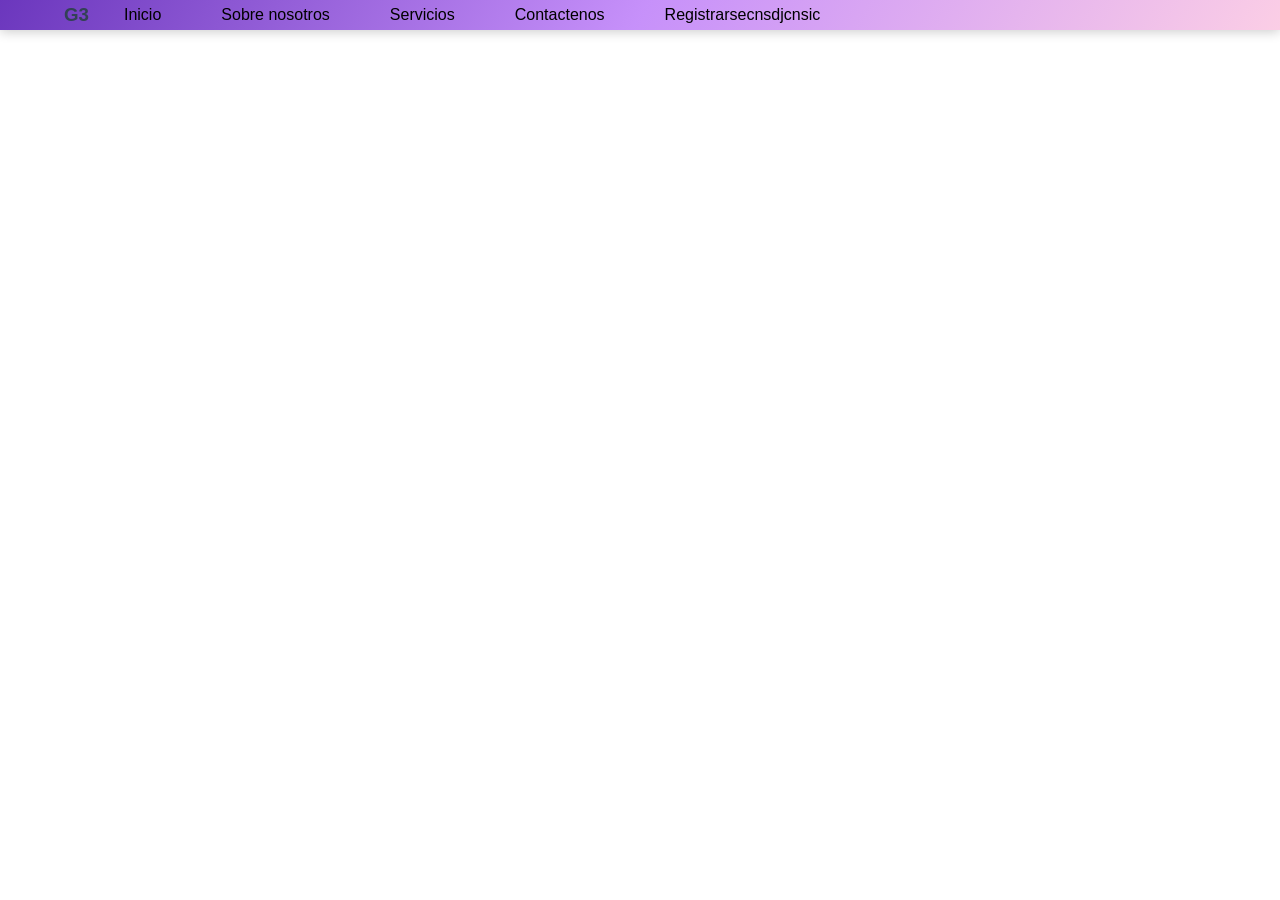
==== index.html @ e837cc00 "Creacion de menú de inicio" ====
<!DOCTYPE html>
<html lang="en">

<head>
    <meta charset="UTF-8">
    <meta name="viewport" content="width=device-width, initial-scale=1.0">
    <title>Document</title>
    <link rel="stylesheet" href="css/style.css">
</head>

<body>
    <header>
        <section class="menu-container">
            <nav class="menu">
                <h1 class="logo"> G3 </h1>

                <ul class="menu-links">
                    <li class="menu-item">
                        <a href="#" class="menu-link">Inicio</a>
                    </li>

                    <li class="menu-item">
                        <a href="#" class="menu-link">Sobre nosotros</a>
                    </li>

                    <li class="menu-item">
                        <a href="#" class="menu-link">Servicios</a>
                        <ul class="menu-nesting">
                            <li class="menu-inside">
                                <a href="#" class="menu-link menu-link--inside">Servicio de mantenimiento</a>
                            </li>

                            <li class="menu-inside">
                                <a href="#" class="menu-link menu-link--inside">Servicio de instalacion</a>
                            </li>

                            <li class="menu-inside">
                                <a href="#" class="menu-link menu-link--inside">Cambio de plan</a>
                            </li>
                        </ul>
                    </li>

                    <li class="menu-item">
                        <a href="#" class="menu-link">Contactenos</a>
                    </li>

                    <li class="menu-item">
                        <a href="#" class="menu-link">Registrarsecnsdjcnsic</a>
                    </li>
                </ul>
            </nav>
        </section>
    </header>

    <main>
        <section id="inicio" class="hero">
            <div class="hero-main">

            </div>


        </section>
    </main>


</body>

</html>
---- css/style.css ----
* {
    margin: 0;
    padding: 0;
    box-sizing: border-box;
}

html {
    scroll-behavior: smooth;
}

body {
    font-family: Arial, Helvetica, sans-serif;
    background-color: #ffffff;
    color: #334155;
    line-height: 1.6;
}

header {
     background:
        linear-gradient(
            120deg,
            rgba(91, 33, 182, .90),
            rgba(168, 85, 247, .65),
            rgba(244, 114, 182, .35)
        );
    position: sticky;
    top: 0;
    z-index: 1000;
    box-shadow:0 2px 12px rgba(0, 0, 0, 0.2);
    
}

/*

-------------Menu bar----------

*/
.menu{
    display: flex;
    align-items: center;
    gap: 5px;
}

.menu-container{
    display: flex;
    justify-content: space-between;
    align-items: center;
    width: 90%;
    max-width: 1200px;
    height: 100%;
    margin: 0 auto;
}
.menu-links{
    height: 100%;
    transition: transform .5s;
    display: flex;
}
.menu-link{
    color: rgb(0, 0, 0);
    text-decoration: none;
    display: flex;
    align-items: center;
    padding: 0 30px;
    height: 100%;
}
.menu-link:hover{
    background-color: rgba(165, 24, 24, 0);
}
.menu-link--inside{
    padding: 10px 30px 10px 10px;

}
.menu-link--inside:hover{
         background-color:rgba(214, 25, 164, 0.208);
    color: black;
    border-color: #000000;
}

.menu-item{
    list-style: none;
    position: relative;
    height: 100%;
    --clip: polygon(0 0,100% 0,100% 0,0 0);
}
.menu-item:hover{
    --clip: polygon(0 0,100% 0,100% 100%,0 100%);

}

.menu-nesting{
    position: absolute;
    right: 0;
    bottom: 0;
    transform: translateY(100%);
    width: 100%;
    list-style: none;
    background: #fafcfc;
    clip-path: var(--clip);
    transition: .3s;
    z-index: 200;
    border-radius: 0 0 10px 10px;
    overflow: hidden;
    box-shadow: 0 10px 20px rgba(0,0,0,.15);
}
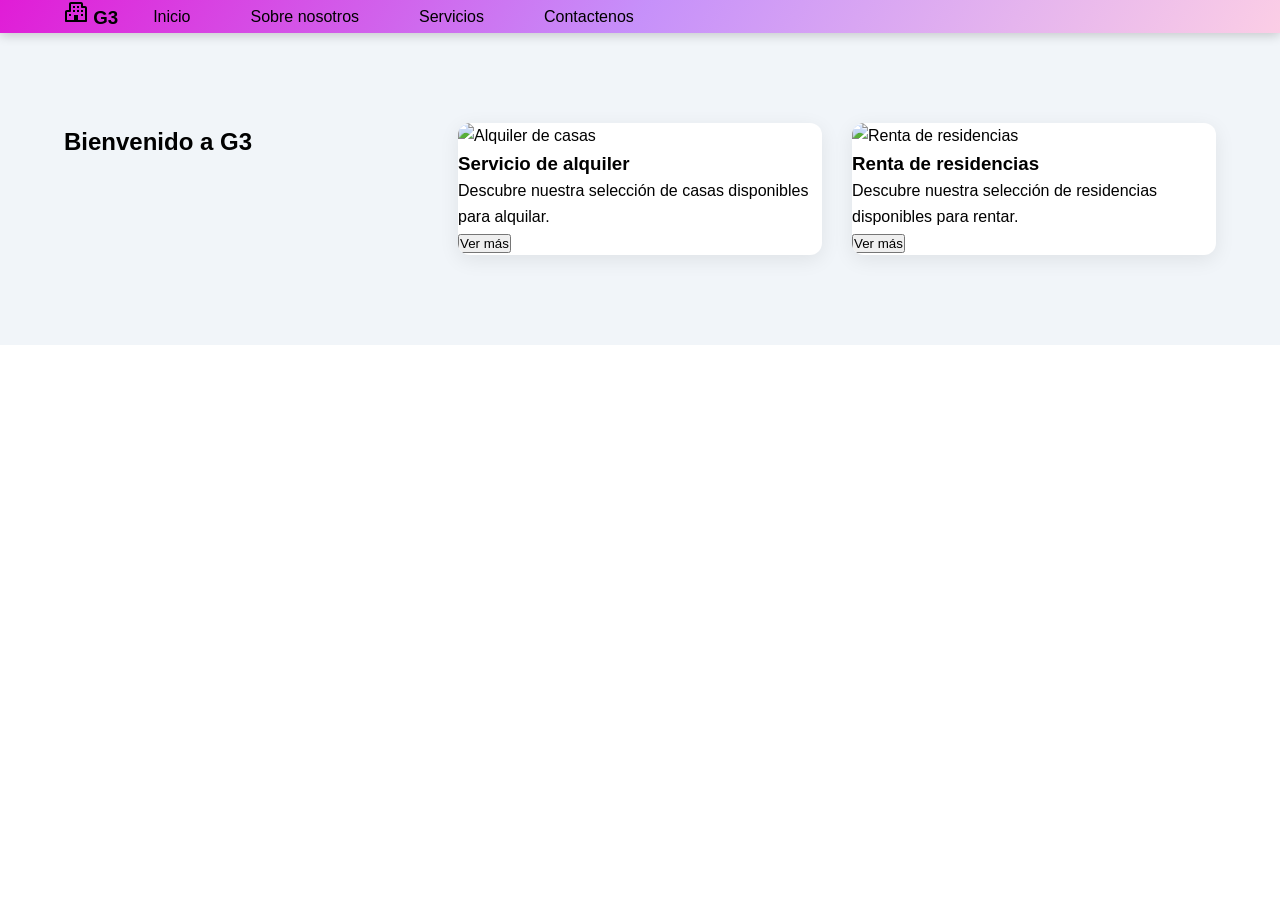
==== commit 82a8df69: "Creacion de secciones y actualizacion en la hoja de estilos" ====
--- a/index.html
+++ b/index.html
@@ -12,7 +12,7 @@
     <header>
         <section class="menu-container">
             <nav class="menu">
-                <h1 class="logo"> G3 </h1>
+                <h1 class="logo"> <img src="svg/apartment.svg" alt=""> G3 </h1>
 
                 <ul class="menu-links">
                     <li class="menu-item">
@@ -20,23 +20,20 @@
                     </li>
 
                     <li class="menu-item">
-                        <a href="#" class="menu-link">Sobre nosotros</a>
+                        <a href="html/about.html" class="menu-link">Sobre nosotros</a>
                     </li>
 
                     <li class="menu-item">
                         <a href="#" class="menu-link">Servicios</a>
                         <ul class="menu-nesting">
                             <li class="menu-inside">
-                                <a href="#" class="menu-link menu-link--inside">Servicio de mantenimiento</a>
+                                <a href="#" class="menu-link menu-link--inside">Servicio de alquiler</a>
                             </li>
 
                             <li class="menu-inside">
-                                <a href="#" class="menu-link menu-link--inside">Servicio de instalacion</a>
+                                <a href="#" class="menu-link menu-link--inside">Renta de residencias</a>
                             </li>
 
-                            <li class="menu-inside">
-                                <a href="#" class="menu-link menu-link--inside">Cambio de plan</a>
-                            </li>
                         </ul>
                     </li>
 
@@ -44,21 +41,42 @@
                         <a href="#" class="menu-link">Contactenos</a>
                     </li>
 
-                    <li class="menu-item">
-                        <a href="#" class="menu-link">Registrarsecnsdjcnsic</a>
-                    </li>
+
                 </ul>
             </nav>
         </section>
     </header>
 
     <main>
-        <section id="inicio" class="hero">
-            <div class="hero-main">
+        <section id="inicio" class="section hero-service">
+            <div class="container">
+                <div class="projects-container">
+                    <h1 class="hero-service-title">Bienvenido a G3</h1>
+                    <article class="projects">
+                        <div class="project-img">
+                            <img src="img/house2.jpg" alt="Alquiler de casas">
+                        </div>
+                        <div class="project-content">
+                            <h3>Servicio de alquiler</h3>
+                            <p>Descubre nuestra selección de casas disponibles para alquilar.</p>
 
+                            <button class="btn">Ver más</button>
+                        </div>
+                    </article>
+
+                    <article class="projects">
+                        <div class="project-img">
+                            <img src="img/house2.jpg" alt="Renta de residencias">
+                        </div>
+                        <div class="project-content">
+                            <h3>Renta de residencias</h3>
+                            <p>Descubre nuestra selección de residencias disponibles para rentar.</p>
+
+                            <button class="btn">Ver más</button>
+                        </div>
+                    </article>
+                </div>
             </div>
-
-
         </section>
     </main>
 
--- a/css/style.css
+++ b/css/style.css
@@ -11,7 +11,7 @@
 body {
     font-family: Arial, Helvetica, sans-serif;
     background-color: #ffffff;
-    color: #334155;
+    color: #010101;
     line-height: 1.6;
 }
 
@@ -19,7 +19,7 @@
      background:
         linear-gradient(
             120deg,
-            rgba(91, 33, 182, .90),
+            rgba(221, 4, 210, 0.9),
             rgba(168, 85, 247, .65),
             rgba(244, 114, 182, .35)
         );
@@ -101,4 +101,87 @@
     border-radius: 0 0 10px 10px;
     overflow: hidden;
     box-shadow: 0 10px 20px rgba(0,0,0,.15);
+}
+
+
+
+/* Section imagen */
+.hero {
+    min-height: 430px;
+    display: flex;
+    align-items: center;
+    padding: 60px 10%;
+    background:
+        linear-gradient(
+            120deg,
+            rgba(91, 33, 182, .90),
+            rgba(168, 85, 247, .65),
+            rgba(244, 114, 182, .35)
+        ),
+        url("../img/house.jpg");
+    background-size: cover;
+    background-position: center;
+}
+
+
+/*
+
+SECTION PROJECTS   
+
+*/
+.section {
+    padding: 90px 0;
+}
+
+.hero-service{ 
+    background-color: #f1f5f9;
+}
+
+.container{
+    width: 90%;
+    max-width: 1200px;
+    margin: 0 auto;
+}   
+
+.projects-container {
+    display: grid;
+
+    grid-template-columns:
+        repeat(3, 1fr);
+
+    gap: 30px;
+}
+
+.projects {
+    background-color: white;
+    border-radius: 12px;
+    overflow: hidden;
+    box-shadow:0 5px 20px rgba(0, 0, 0, 0.08);
+    transition: transform 0.3s, box-shadow 0.3s;
+}
+
+.projects:hover {
+    transform: translateY(-8px);
+    box-shadow:
+        0 15px 35px rgba(0, 0, 0, 0.14);
+}
+
+.projects-img {
+    height: 220px;
+
+    overflow: hidden;
+}
+
+.project-img img {
+    width: 100%;
+
+    height: 100%;
+
+    object-fit: cover;
+
+    transition: transform 0.4s;
+}
+
+.projects:hover .projects-img img {
+    transform: scale(1.06);
 }
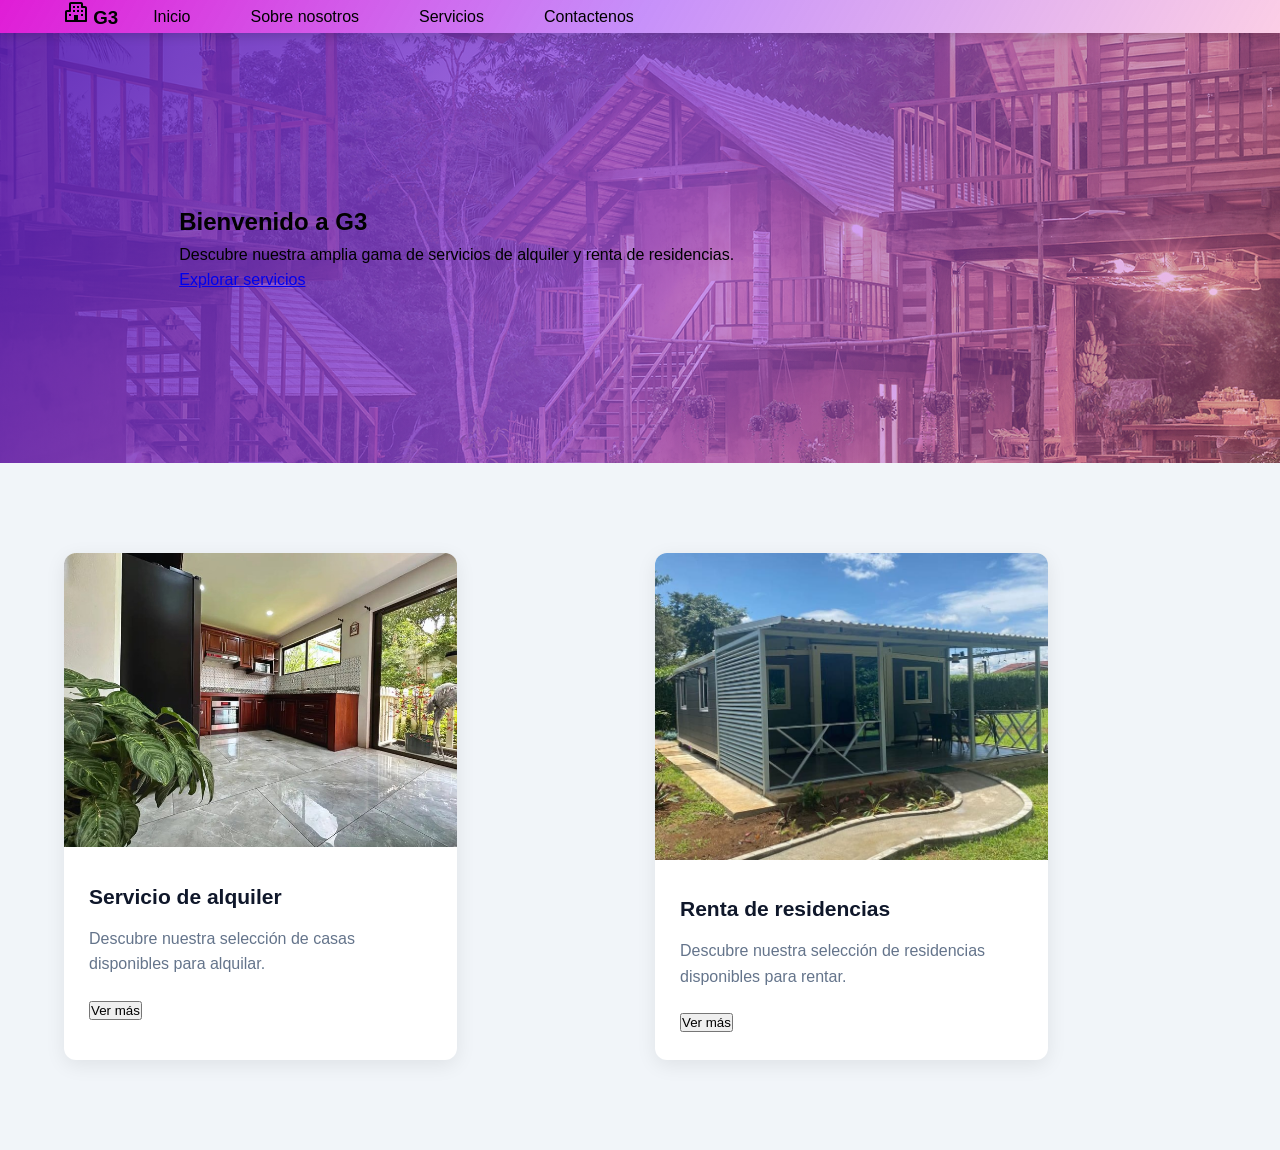
==== commit 3001960f: "Ajustes en el css y renombres de etiquetas" ====
--- a/index.html
+++ b/index.html
@@ -46,35 +46,66 @@
             </nav>
         </section>
     </header>
+    <main>
+        <section class="hero">
+            <div class="container">
+                <div class="hero-content">
+                    <h1 class="hero-title">Bienvenido a G3</h1>
+                    <p class="hero-text">
+                        Descubre nuestra amplia gama de servicios de alquiler y renta de residencias.
+                    </p>
+                    <a href="#" class="btn">Explorar servicios</a>
+                </div>
+            </div>
 
-    <main>
+        </section>
         <section id="inicio" class="section hero-service">
             <div class="container">
                 <div class="projects-container">
-                    <h1 class="hero-service-title">Bienvenido a G3</h1>
-                    <article class="projects">
-                        <div class="project-img">
-                            <img src="img/house2.jpg" alt="Alquiler de casas">
+
+                    <article class="project">
+
+                        <div class="projects-img">
+                            <img src="img/alquilar.jpg" alt="Alquiler de casas">
                         </div>
+
                         <div class="project-content">
+
                             <h3>Servicio de alquiler</h3>
-                            <p>Descubre nuestra selección de casas disponibles para alquilar.</p>
+
+                            <p>
+                                Descubre nuestra selección de casas
+                                disponibles para alquilar.
+                            </p>
 
                             <button class="btn">Ver más</button>
+
                         </div>
+
                     </article>
 
-                    <article class="projects">
-                        <div class="project-img">
-                            <img src="img/house2.jpg" alt="Renta de residencias">
+
+                    <article class="project">
+
+                        <div class="projects-img">
+                            <img src="img/rentar.jpg" alt="Renta de residencias">
                         </div>
+
                         <div class="project-content">
+
                             <h3>Renta de residencias</h3>
-                            <p>Descubre nuestra selección de residencias disponibles para rentar.</p>
+
+                            <p>
+                                Descubre nuestra selección de residencias
+                                disponibles para rentar.
+                            </p>
 
                             <button class="btn">Ver más</button>
+
                         </div>
+
                     </article>
+
                 </div>
             </div>
         </section>
--- a/css/style.css
+++ b/css/style.css
@@ -142,39 +142,55 @@
     max-width: 1200px;
     margin: 0 auto;
 }   
+/* 
+
+   PROYECTOS
+
+   */
 
 .projects-container {
     display: grid;
-
-    grid-template-columns:
-        repeat(3, 1fr);
-
+    grid-template-columns: repeat(2, 1fr);
     gap: 30px;
 }
 
-.projects {
+/* 
+   -----------TARJETAS----------
+
+ */
+
+.project {
+    width: 70%; /*-----TAMAÑO DE LAS TARJETAS-----*/
     background-color: white;
     border-radius: 12px;
     overflow: hidden;
-    box-shadow:0 5px 20px rgba(0, 0, 0, 0.08);
-    transition: transform 0.3s, box-shadow 0.3s;
-}
-
-.projects:hover {
+
+    box-shadow:
+        0 5px 20px rgba(0, 0, 0, 0.08);
+
+    transition:
+        transform 0.3s,
+        box-shadow 0.3s;
+}
+
+.project:hover {
     transform: translateY(-8px);
+
     box-shadow:
         0 15px 35px rgba(0, 0, 0, 0.14);
 }
 
-.projects-img {
-    height: 220px;
-
+/* ==============================
+   IMAGEN
+================================ */
+
+.project-img {
+    height: 80px;
     overflow: hidden;
 }
 
-.project-img img {
+.projects-img img {
     width: 100%;
-
     height: 100%;
 
     object-fit: cover;
@@ -182,6 +198,25 @@
     transition: transform 0.4s;
 }
 
-.projects:hover .projects-img img {
+.project:hover .project-img img {
     transform: scale(1.06);
+}
+
+/* ==============================
+   CONTENIDO
+================================ */
+
+.project-content {
+    padding: 25px;
+}
+
+.project h3 {
+    color: #0f172a;
+    font-size: 21px;
+    margin-bottom: 12px;
+}
+
+.project p {
+    color: #64748b;
+    margin-bottom: 20px;
 }
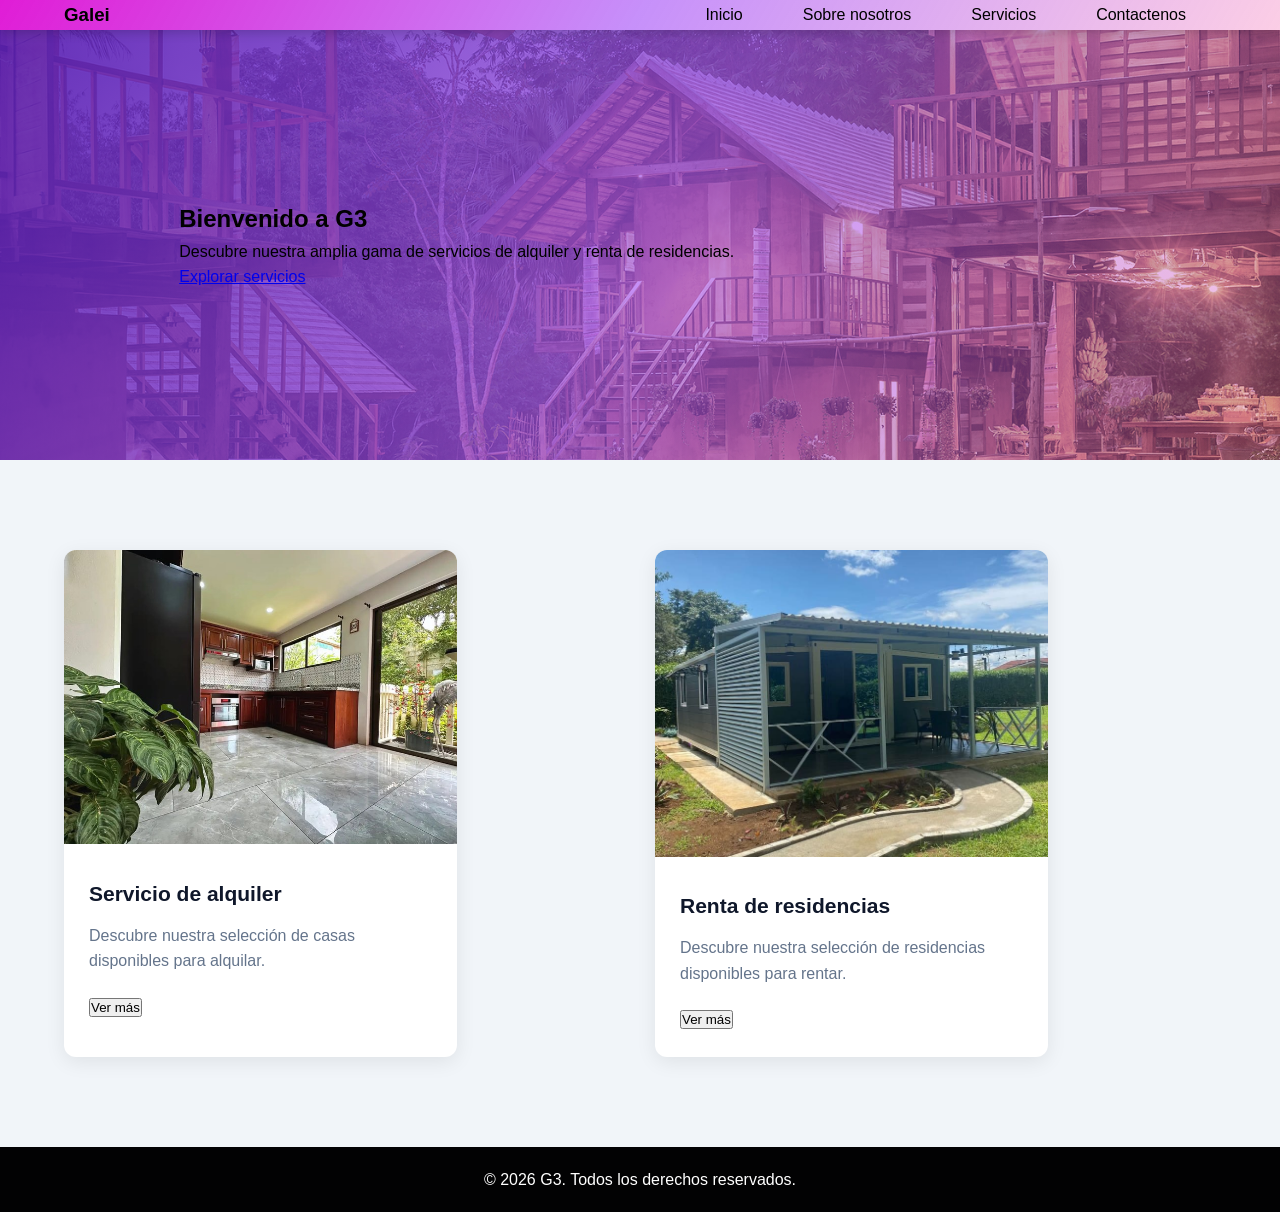
==== commit b1578982: "Se añaden clases de servicios" ====
--- a/index.html
+++ b/index.html
@@ -12,7 +12,7 @@
     <header>
         <section class="menu-container">
             <nav class="menu">
-                <h1 class="logo"> <img src="svg/apartment.svg" alt=""> G3 </h1>
+                <h1 class="logo">Galei </h1>
 
                 <ul class="menu-links">
                     <li class="menu-item">
@@ -27,11 +27,11 @@
                         <a href="#" class="menu-link">Servicios</a>
                         <ul class="menu-nesting">
                             <li class="menu-inside">
-                                <a href="#" class="menu-link menu-link--inside">Servicio de alquiler</a>
+                                <a href="html/rental-publisher.html" class="menu-link menu-link--inside">Servicio de alquiler</a>
                             </li>
 
                             <li class="menu-inside">
-                                <a href="#" class="menu-link menu-link--inside">Renta de residencias</a>
+                                <a href="html/rental-catalog.html" class="menu-link menu-link--inside">Renta de residencias</a>
                             </li>
 
                         </ul>
@@ -72,18 +72,14 @@
                         <div class="project-content">
 
                             <h3>Servicio de alquiler</h3>
-
                             <p>
                                 Descubre nuestra selección de casas
                                 disponibles para alquilar.
                             </p>
-
                             <button class="btn">Ver más</button>
 
                         </div>
-
                     </article>
-
 
                     <article class="project">
 
@@ -92,7 +88,6 @@
                         </div>
 
                         <div class="project-content">
-
                             <h3>Renta de residencias</h3>
 
                             <p>
@@ -101,9 +96,7 @@
                             </p>
 
                             <button class="btn">Ver más</button>
-
                         </div>
-
                     </article>
 
                 </div>
@@ -111,7 +104,11 @@
         </section>
     </main>
 
-
+    <footer>
+        <div class="footer-container">
+            <p>&copy; 2026 G3. Todos los derechos reservados.</p>
+        </div>
+    </footer>
 </body>
 
 </html>
--- a/css/style.css
+++ b/css/style.css
@@ -35,12 +35,12 @@
 -------------Menu bar----------
 
 */
-.menu{
-    display: flex;
-    align-items: center;
-    gap: 5px;
-}
-
+.menu {
+    display: flex;
+    align-items: center;
+    justify-content: space-between;
+    width: 100%;
+}
 .menu-container{
     display: flex;
     justify-content: space-between;
@@ -219,4 +219,19 @@
 .project p {
     color: #64748b;
     margin-bottom: 20px;
+}
+
+
+
+
+/*
+
+FOOTER
+
+*/
+footer {
+    color: #ffffff;
+    background-color: #020203;
+    padding: 20px 0;
+    text-align: center;
 }
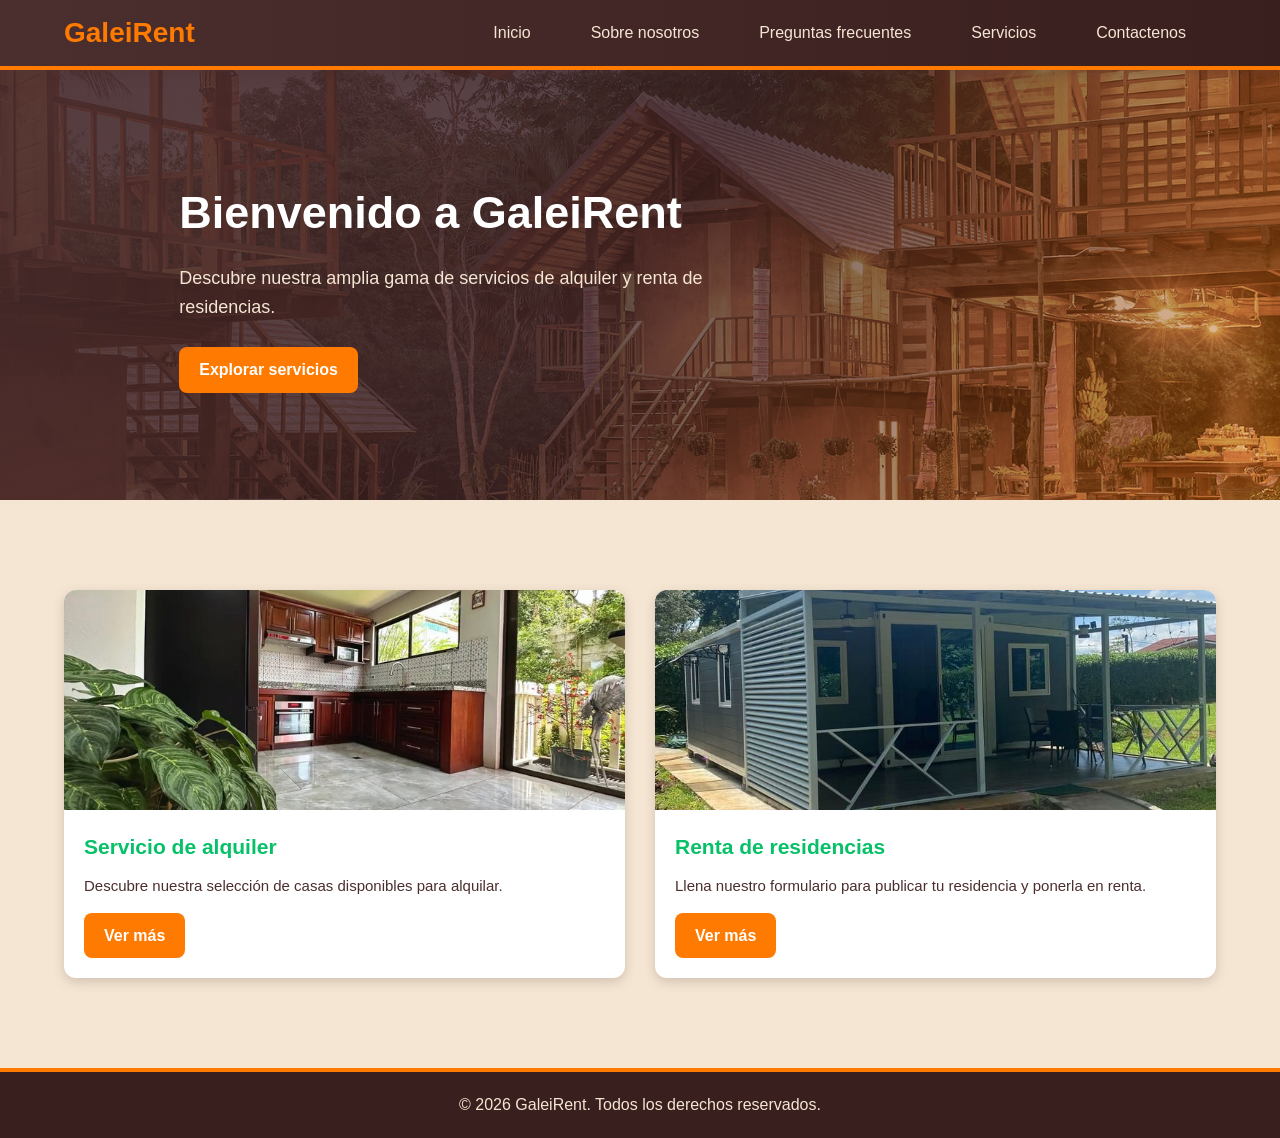
==== commit 6f1feadf: "Actualizacion de hoja de estilos y links del index" ====
--- a/index.html
+++ b/index.html
@@ -10,13 +10,13 @@
 
 <body>
     <header>
-        <section class="menu-container">
+        <section id="menu-inicio" class="menu-container">
             <nav class="menu">
-                <h1 class="logo">Galei </h1>
+                <h1 class="logo">GaleiRent </h1>
 
                 <ul class="menu-links">
                     <li class="menu-item">
-                        <a href="#" class="menu-link">Inicio</a>
+                        <a href="#menu-inicio" class="menu-link">Inicio</a>
                     </li>
 
                     <li class="menu-item">
@@ -24,14 +24,18 @@
                     </li>
 
                     <li class="menu-item">
+                        <a href="html/faq.html" class="menu-link">Preguntas frecuentes</a>
+                    </li>
+
+                    <li class="menu-item">
                         <a href="#" class="menu-link">Servicios</a>
                         <ul class="menu-nesting">
                             <li class="menu-inside">
-                                <a href="html/rental-publisher.html" class="menu-link menu-link--inside">Servicio de alquiler</a>
+                                <a href="html/rental-publisher.html" id = "inside_text" class="menu-link menu-link--inside">Catalogo de alquiler</a>
                             </li>
 
                             <li class="menu-inside">
-                                <a href="html/rental-catalog.html" class="menu-link menu-link--inside">Renta de residencias</a>
+                                <a href="html/rental-catalog.html" id = "inside_text" class="menu-link menu-link--inside">Renta de residencias</a>
                             </li>
 
                         </ul>
@@ -50,11 +54,11 @@
         <section class="hero">
             <div class="container">
                 <div class="hero-content">
-                    <h1 class="hero-title">Bienvenido a G3</h1>
+                    <h1 class="hero-title">Bienvenido a GaleiRent</h1>
                     <p class="hero-text">
                         Descubre nuestra amplia gama de servicios de alquiler y renta de residencias.
                     </p>
-                    <a href="#" class="btn">Explorar servicios</a>
+                    <a href="#inicio" class="btn">Explorar servicios</a>
                 </div>
             </div>
 
@@ -76,7 +80,7 @@
                                 Descubre nuestra selección de casas
                                 disponibles para alquilar.
                             </p>
-                            <button class="btn">Ver más</button>
+                            <a href="html/rental-catalog.html" class="btn">Ver más</a>
 
                         </div>
                     </article>
@@ -91,11 +95,10 @@
                             <h3>Renta de residencias</h3>
 
                             <p>
-                                Descubre nuestra selección de residencias
-                                disponibles para rentar.
+                                Llena nuestro formulario para publicar tu residencia y ponerla en renta.
                             </p>
 
-                            <button class="btn">Ver más</button>
+                            <a href="html/rental-publisher.html" class="btn">Ver más</a>
                         </div>
                     </article>
 
@@ -106,7 +109,7 @@
 
     <footer>
         <div class="footer-container">
-            <p>&copy; 2026 G3. Todos los derechos reservados.</p>
+            <p>&copy; 2026 GaleiRent. Todos los derechos reservados.</p>
         </div>
     </footer>
 </body>
--- a/css/style.css
+++ b/css/style.css
@@ -1,3 +1,7 @@
+/* ==============================
+   ESTILO GENERAL
+================================ */
+
 * {
     margin: 0;
     padding: 0;
@@ -9,183 +13,330 @@
 }
 
 body {
-    font-family: Arial, Helvetica, sans-serif;
-    background-color: #ffffff;
-    color: #010101;
+    font-family: "Segoe UI", sans-serif;
+    background-color: #F5E6D3;
+    color: #4B2E2E;
     line-height: 1.6;
 }
 
+
+/* ==============================
+   HEADER
+================================ */
+
 header {
-     background:
-        linear-gradient(
-            120deg,
-            rgba(221, 4, 210, 0.9),
-            rgba(168, 85, 247, .65),
-            rgba(244, 114, 182, .35)
-        );
+    background: linear-gradient(
+        90deg,
+        #4B2E2E,
+        #3A1F1F
+    );
+
     position: sticky;
     top: 0;
     z-index: 1000;
-    box-shadow:0 2px 12px rgba(0, 0, 0, 0.2);
-    
-}
-
-/*
-
--------------Menu bar----------
-
-*/
+
+    box-shadow:
+        0 4px 12px rgba(75, 46, 46, 0.3);
+
+    height: 70px;
+
+    border-bottom: 4px solid #FF7A00;
+}
+
+
+/* ==============================
+   MENU
+================================ */
+
 .menu {
     display: flex;
     align-items: center;
     justify-content: space-between;
+
     width: 100%;
-}
-.menu-container{
+    height: 100%;
+}
+
+.menu-container {
     display: flex;
     justify-content: space-between;
     align-items: center;
+
     width: 90%;
     max-width: 1200px;
     height: 100%;
+
     margin: 0 auto;
 }
-.menu-links{
-    height: 100%;
+
+
+/* ==============================
+   LOGO
+================================ */
+
+.logo {
+    color: #FF7A00;
+    font-size: 28px;
+}
+
+
+/* ==============================
+   MENU LINKS
+================================ */
+
+.menu-links {
+    height: 100%;
+
+    display: flex;
+
     transition: transform .5s;
-    display: flex;
-}
-.menu-link{
-    color: rgb(0, 0, 0);
+}
+
+.menu-item {
+    list-style: none;
+    position: relative;
+
+    height: 100%;
+
+    --clip: polygon(
+        0 0,
+        100% 0,
+        100% 0,
+        0 0
+    );
+}
+
+.menu-item:hover {
+    --clip: polygon(
+        0 0,
+        100% 0,
+        100% 100%,
+        0 100%
+    );
+}
+
+.menu-link {
+    color: #F5E6D3;
+
     text-decoration: none;
+
     display: flex;
     align-items: center;
+
     padding: 0 30px;
-    height: 100%;
-}
-.menu-link:hover{
-    background-color: rgba(165, 24, 24, 0);
-}
-.menu-link--inside{
+
+    height: 100%;
+
+    transition:
+        background-color .3s,
+        color .3s;
+}
+
+.menu-link:hover {
+    background-color: rgba(255, 122, 0, 0.15);
+    color: #FF7A00;
+}
+
+.menu-link--inside {
     padding: 10px 30px 10px 10px;
-
-}
-.menu-link--inside:hover{
-         background-color:rgba(214, 25, 164, 0.208);
-    color: black;
-    border-color: #000000;
-}
-
-.menu-item{
-    list-style: none;
-    position: relative;
-    height: 100%;
-    --clip: polygon(0 0,100% 0,100% 0,0 0);
-}
-.menu-item:hover{
-    --clip: polygon(0 0,100% 0,100% 100%,0 100%);
-
-}
-
-.menu-nesting{
+}
+
+.menu-link--inside:hover {
+    background-color: #F5E6D3;
+    color: #372020;
+}
+
+
+/* ==============================
+   MENU DESPLEGABLE
+================================ */
+
+.menu-nesting {
     position: absolute;
+
     right: 0;
     bottom: 0;
+
     transform: translateY(100%);
+
     width: 100%;
+
     list-style: none;
-    background: #fafcfc;
+
+    background-color: #FFFFFF;
+
     clip-path: var(--clip);
+
     transition: .3s;
+
     z-index: 200;
+
     border-radius: 0 0 10px 10px;
+
     overflow: hidden;
-    box-shadow: 0 10px 20px rgba(0,0,0,.15);
-}
-
-
-
-/* Section imagen */
+
+    box-shadow:
+        0 6px 16px rgba(75, 46, 46, 0.3);
+}
+#inside_text{
+        color: #372020;
+}
+.menu-inside {
+    color: #372020;
+    list-style: none;
+}
+
+
+/* ==============================
+   HERO
+================================ */
+
 .hero {
     min-height: 430px;
+
     display: flex;
     align-items: center;
+
     padding: 60px 10%;
+
     background:
         linear-gradient(
             120deg,
-            rgba(91, 33, 182, .90),
-            rgba(168, 85, 247, .65),
-            rgba(244, 114, 182, .35)
+            rgba(75, 46, 46, 0.90),
+            rgba(58, 31, 31, 0.75),
+            rgba(255, 122, 0, 0.35)
         ),
         url("../img/house.jpg");
+
     background-size: cover;
     background-position: center;
 }
 
-
-/*
-
-SECTION PROJECTS   
-
-*/
+.hero-content {
+    max-width: 600px;
+}
+
+.hero-title {
+    color: #FFFFFF;
+
+    font-size: 45px;
+
+    margin-bottom: 15px;
+}
+
+.hero-text {
+    color: #F5E6D3;
+
+    font-size: 18px;
+
+    margin-bottom: 25px;
+}
+
+
+/* ==============================
+   BOTONES
+================================ */
+
+.btn {
+    display: inline-block;
+
+    padding: 10px 20px;
+
+    border: none;
+    border-radius: 8px;
+
+    background-color: #FF7A00;
+
+    color: #FFFFFF;
+
+    text-decoration: none;
+
+    font-weight: bold;
+
+    cursor: pointer;
+
+    transition:
+        background-color .3s ease,
+        transform .2s ease;
+}
+
+.btn:hover {
+    background-color: #06C167;
+
+    transform: translateY(-3px);
+}
+
+
+/* ==============================
+   SECCIONES
+================================ */
+
 .section {
     padding: 90px 0;
 }
 
-.hero-service{ 
-    background-color: #f1f5f9;
-}
-
-.container{
+.hero-service {
+    background-color: #F5E6D3;
+}
+
+.container {
     width: 90%;
     max-width: 1200px;
+
     margin: 0 auto;
-}   
-/* 
-
+}
+
+
+/* ==============================
    PROYECTOS
-
-   */
+================================ */
 
 .projects-container {
     display: grid;
-    grid-template-columns: repeat(2, 1fr);
+
+    grid-template-columns:
+        repeat(auto-fit, minmax(320px, 1fr));
+
     gap: 30px;
 }
 
-/* 
-   -----------TARJETAS----------
-
- */
+
+/* ==============================
+   TARJETAS
+================================ */
 
 .project {
-    width: 70%; /*-----TAMAÑO DE LAS TARJETAS-----*/
-    background-color: white;
+    width: 100%;
+
+    background-color: #FFFFFF;
+
     border-radius: 12px;
+
     overflow: hidden;
 
     box-shadow:
-        0 5px 20px rgba(0, 0, 0, 0.08);
+        0 4px 12px rgba(75, 46, 46, 0.2);
 
     transition:
-        transform 0.3s,
-        box-shadow 0.3s;
+        transform 0.2s ease,
+        box-shadow 0.2s ease;
 }
 
 .project:hover {
-    transform: translateY(-8px);
+    transform: translateY(-5px);
 
     box-shadow:
-        0 15px 35px rgba(0, 0, 0, 0.14);
-}
-
-/* ==============================
-   IMAGEN
-================================ */
-
-.project-img {
-    height: 80px;
+        0 6px 16px rgba(75, 46, 46, 0.3);
+}
+
+
+/* ==============================
+   IMAGEN DE LAS TARJETAS
+================================ */
+
+.projects-img {
+    height: 220px;
+
     overflow: hidden;
 }
 
@@ -198,40 +349,125 @@
     transition: transform 0.4s;
 }
 
-.project:hover .project-img img {
+.project:hover .projects-img img {
     transform: scale(1.06);
 }
 
-/* ==============================
-   CONTENIDO
+
+/* ==============================
+   CONTENIDO DE LAS TARJETAS
 ================================ */
 
 .project-content {
-    padding: 25px;
-}
-
-.project h3 {
-    color: #0f172a;
+    padding: 20px;
+}
+
+.project-content h3 {
+    color: #06C167;
+
     font-size: 21px;
-    margin-bottom: 12px;
-}
-
-.project p {
-    color: #64748b;
-    margin-bottom: 20px;
-}
-
-
-
-
-/*
-
-FOOTER
-
-*/
+
+    margin-bottom: 10px;
+}
+
+.project-content p {
+    color: #4B2E2E;
+
+    font-size: 15px;
+
+    margin-bottom: 15px;
+}
+
+
+/* ==============================
+   FOOTER
+================================ */
+
 footer {
-    color: #ffffff;
-    background-color: #020203;
+    color: #F5E6D3;
+
+    background-color: #3A1F1F;
+
     padding: 20px 0;
+
     text-align: center;
+
+    border-top: 4px solid #FF7A00;
+}
+
+.footer-container {
+    width: 90%;
+    max-width: 1200px;
+
+    margin: 0 auto;
+}
+
+
+/* ==============================
+   RESPONSIVE
+================================ */
+
+@media (max-width: 768px) {
+
+    header {
+        height: auto;
+    }
+
+    .menu {
+        flex-direction: column;
+    }
+
+    .menu-container {
+        padding: 15px 0;
+    }
+
+    .menu-links {
+        flex-direction: column;
+
+        width: 100%;
+    }
+
+    .menu-item {
+        height: auto;
+    }
+
+    .menu-link {
+        padding: 15px;
+
+        justify-content: center;
+    }
+
+    .menu-nesting {
+        position: static;
+
+        transform: none;
+
+        width: 100%;
+
+        clip-path: none;
+
+        display: none;
+    }
+
+    .menu-item:hover .menu-nesting {
+        display: block;
+    }
+
+    .hero {
+        min-height: 400px;
+
+        padding: 50px 5%;
+    }
+
+    .hero-title {
+        font-size: 35px;
+    }
+
+    .projects-container {
+        grid-template-columns: 1fr;
+    }
+
+    .project {
+        width: 100%;
+    }
 }
